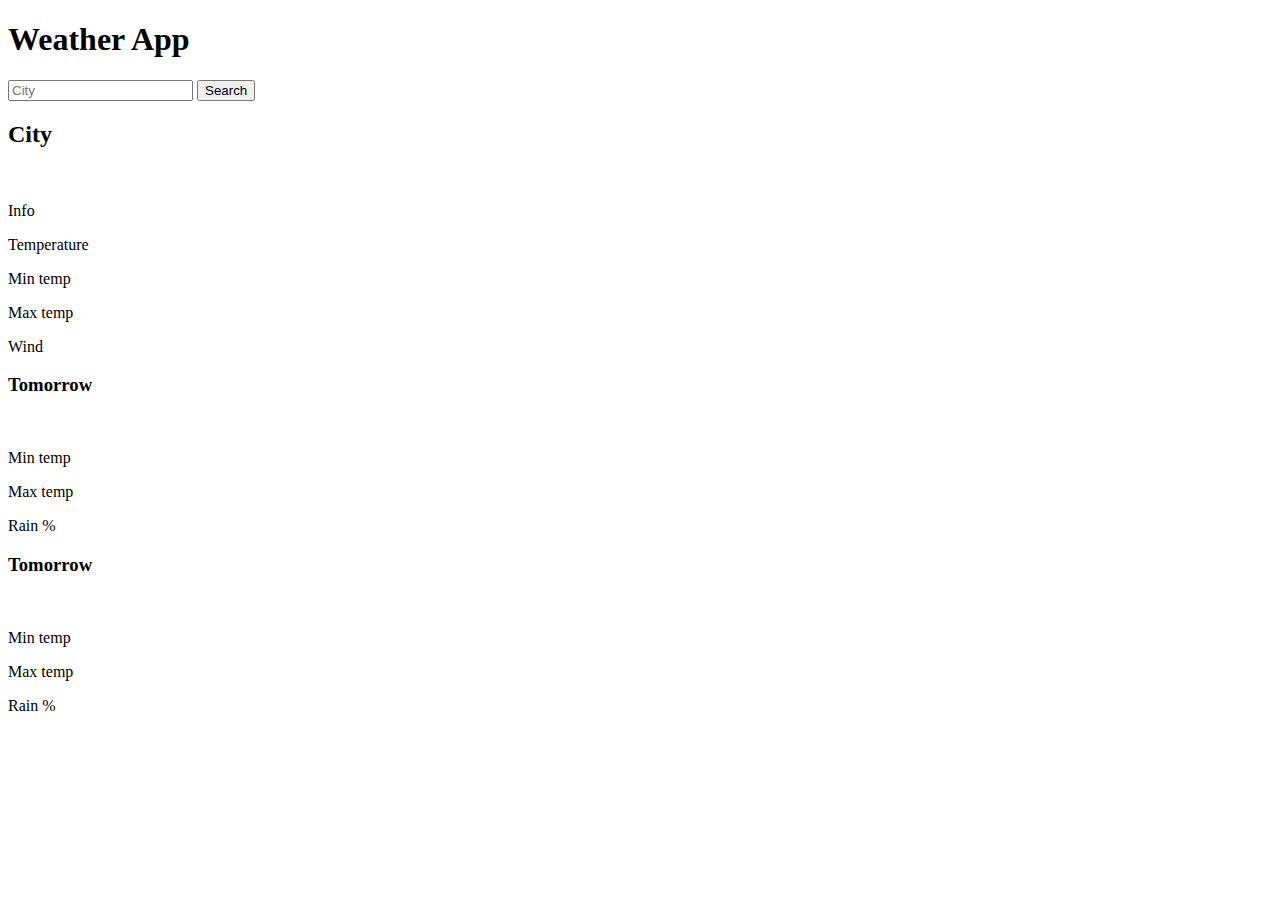
==== public/index.html @ faebfe0f "Merge pull request #41 from MikkoPasanen/windstatus" ====
<!DOCTYPE html>
<html lang="en">
    <head>
        <meta charset="UTF-8" />
        <meta name="viewport" content="width=device-width, initial-scale=1.0" />
        <link rel="stylesheet" href="styles/style.css" />
        <title>Weather App</title>
    </head>
    <body>
        <header>
            <h1>Weather App</h1>
            <input type="text" placeholder="City" id="city" />
            <button id="search" onclick="getWeather()">Search</button>
            <!--TODO: Change button text to search icon -->
        </header>
        <main>
            <div class="container">
                <div class="weather">
                    <div class="today">
                        <h2 class="city">City</h2>
                        <img src="../weatherpicture.PNG" alt="" />
                        <p class="info">Info</p>
                        <p class="temperature">Temperature</p>
                        <p class="min-temp">Min temp</p>
                        <p class="max-temp">Max temp</p>
                        <p class="wind">Wind</p>
                    </div>
                    <div class="forecast">
                        <div class="tomorrow">
                            <h3 class="date">Tomorrow</h3>
                            <img src="" alt="" />
                            <p class="min-temp">Min temp</p>
                            <p class="max-temp">Max temp</p>
                            <p class="chance-of-rain">Rain %</p>
                        </div>
                        <div class="day-after">
                            <h3 class="date">Tomorrow</h3>
                            <img src="" alt="" />
                            <p class="min-temp">Min temp</p>
                            <p class="max-temp">Max temp</p>
                            <p class="chance-of-rain">Rain %</p>
                        </div>
                    </div>
                </div>
            </div>
        </main>
        <!--Footer stores copyright information and possibly needed contanct information.-->
        <footer></footer>
        <script src="../src/weather.js"></script>
    </body>
</html>
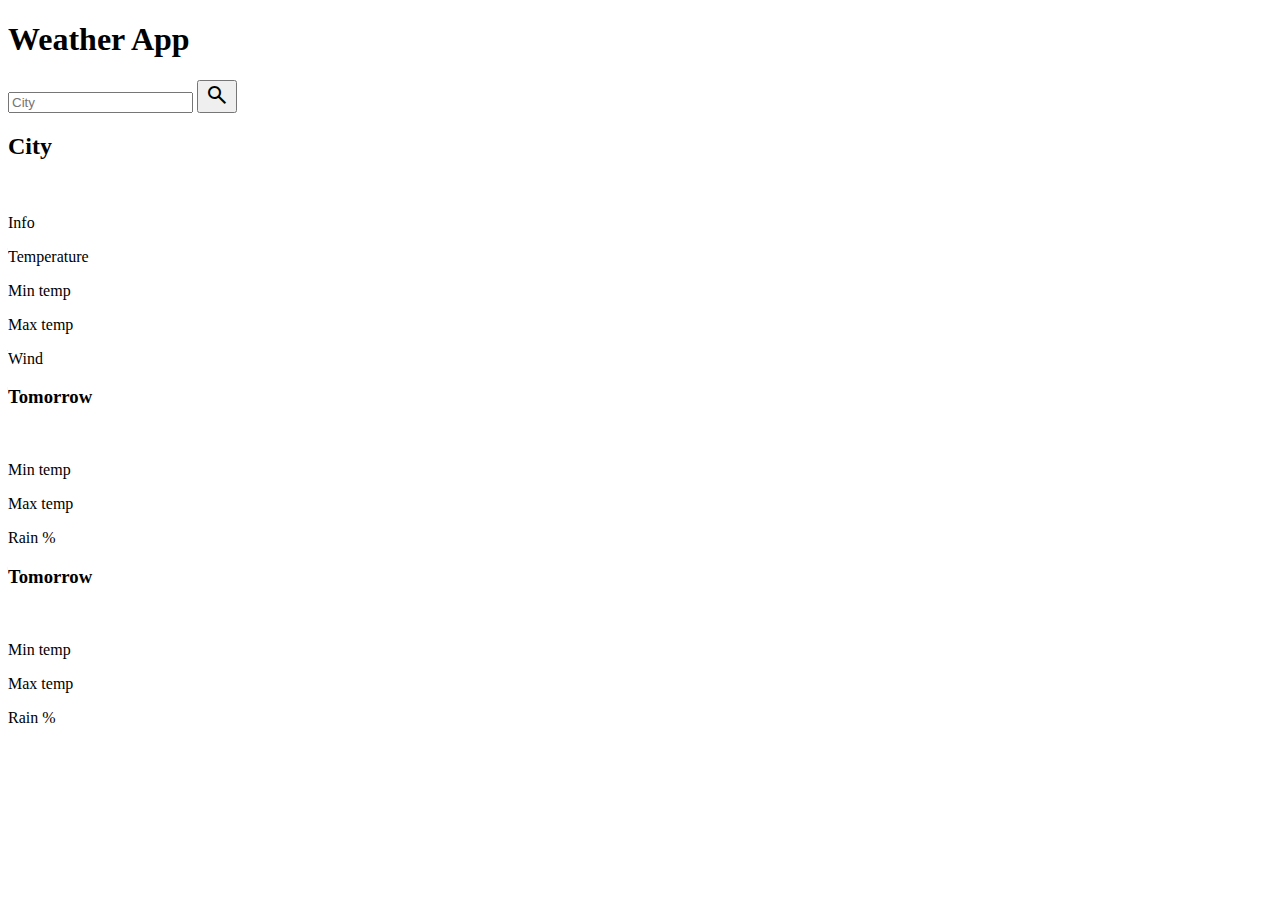
==== commit 5ffde6b8: "public/index.html: (header): Add search icon." ====
--- a/public/index.html
+++ b/public/index.html
@@ -4,14 +4,16 @@
         <meta charset="UTF-8" />
         <meta name="viewport" content="width=device-width, initial-scale=1.0" />
         <link rel="stylesheet" href="styles/style.css" />
+        <link rel="stylesheet" href="https://fonts.googleapis.com/css2?family=Material+Symbols+Outlined:opsz,wght,FILL,GRAD@20..48,100..700,0..1,-50..200" />
         <title>Weather App</title>
     </head>
     <body>
         <header>
             <h1>Weather App</h1>
             <input type="text" placeholder="City" id="city" />
-            <button id="search" onclick="getWeather()">Search</button>
-            <!--TODO: Change button text to search icon -->
+            <button id="search" onclick="getWeather()">
+                <span class="material-symbols-outlined">search</span>
+            </button>
         </header>
         <main>
             <div class="container">
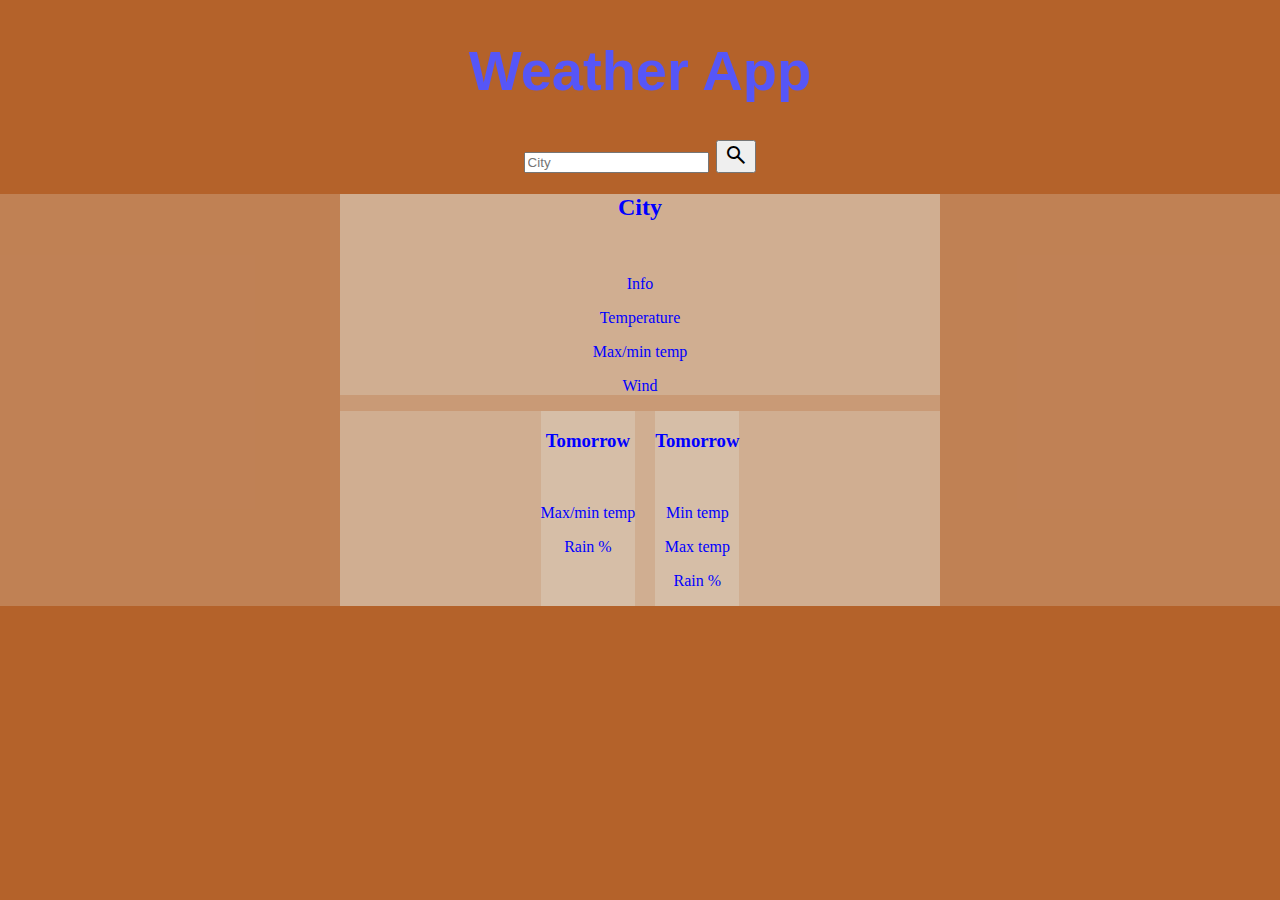
==== commit 7578e18e: "../index.html: (tomorrow): Edit min and max temp into a single p element with class max-min-temp." ====
--- a/public/index.html
+++ b/public/index.html
@@ -4,16 +4,21 @@
         <meta charset="UTF-8" />
         <meta name="viewport" content="width=device-width, initial-scale=1.0" />
         <link rel="stylesheet" href="styles/style.css" />
-        <link rel="stylesheet" href="https://fonts.googleapis.com/css2?family=Material+Symbols+Outlined:opsz,wght,FILL,GRAD@20..48,100..700,0..1,-50..200" />
+        <link
+            rel="stylesheet"
+            href="https://fonts.googleapis.com/css2?family=Material+Symbols+Outlined:opsz,wght,FILL,GRAD@20..48,100..700,0..1,-50..200"
+        />
         <title>Weather App</title>
     </head>
     <body>
         <header>
             <h1>Weather App</h1>
-            <input type="text" placeholder="City" id="city" />
-            <button id="search" onclick="getWeather()">
-                <span class="material-symbols-outlined">search</span>
-            </button>
+            <div class="search">
+                <input id="field" type="text" placeholder="City" />
+                <button id="icon" onclick="getWeather()">
+                    <span class="material-symbols-outlined">search</span>
+                </button>
+            </div>
         </header>
         <main>
             <div class="container">
@@ -23,16 +28,14 @@
                         <img src="../weatherpicture.PNG" alt="" />
                         <p class="info">Info</p>
                         <p class="temperature">Temperature</p>
-                        <p class="min-temp">Min temp</p>
-                        <p class="max-temp">Max temp</p>
+                        <p class="max-min-temp">Max/min temp</p>
                         <p class="wind">Wind</p>
                     </div>
                     <div class="forecast">
                         <div class="tomorrow">
                             <h3 class="date">Tomorrow</h3>
                             <img src="" alt="" />
-                            <p class="min-temp">Min temp</p>
-                            <p class="max-temp">Max temp</p>
+                            <p class="max-min-temp">Max/min temp</p>
                             <p class="chance-of-rain">Rain %</p>
                         </div>
                         <div class="day-after">
--- a/public/styles/style.css
+++ b/public/styles/style.css
@@ -0,0 +1,49 @@
+body {
+  margin: 0px;
+  background-color: rgb(180, 98, 42);
+  color: blue;
+  text-align: center;
+}
+
+header {
+  font-family: Helvetica, sans-serif;
+  font-size: 28px;
+  color: rgb(86, 86, 247);
+}
+header #search {
+  background-color: rgba(255, 255, 255, 0.5);
+  border: none;
+  border-radius: 2px;
+  width: 35px;
+  height: 35px;
+}
+header #search .material-symbols-outlined {
+  font-variation-settings: "FILL" 0, "wght" 300, "GRAD" 0, "opsz" 24;
+}
+header #search:hover {
+  background-color: rgba(255, 255, 255, 0.3);
+}
+
+.container {
+  background-color: rgba(240, 255, 255, 0.2);
+}
+.container .weather {
+  background-color: rgba(240, 255, 255, 0.2);
+  max-width: 600px;
+  margin: 0px auto;
+}
+.container .weather .today {
+  background-color: rgba(240, 255, 255, 0.2);
+}
+.container .weather .forecast {
+  background-color: rgba(240, 255, 255, 0.2);
+  display: flex;
+  justify-content: center;
+  gap: 20px;
+}
+.container .weather .forecast .tomorrow {
+  background-color: rgba(240, 255, 255, 0.2);
+}
+.container .weather .forecast .day-after {
+  background-color: rgba(240, 255, 255, 0.2);
+}/*# sourceMappingURL=style.css.map */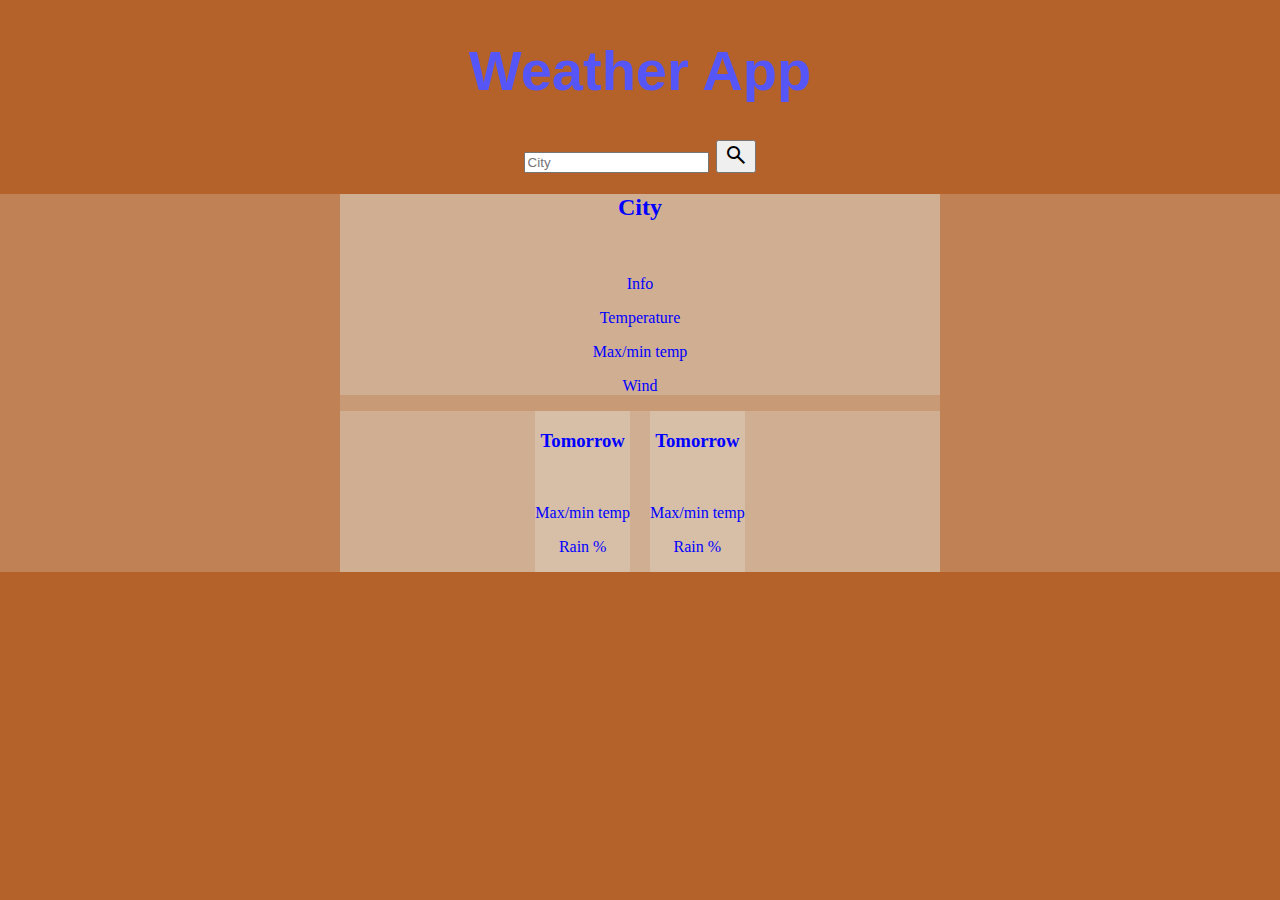
==== commit 7a077fdf: "Merge pull request #45 from jennymyllymaa/minmaxweather" ====
--- a/public/index.html
+++ b/public/index.html
@@ -41,8 +41,7 @@
                         <div class="day-after">
                             <h3 class="date">Tomorrow</h3>
                             <img src="" alt="" />
-                            <p class="min-temp">Min temp</p>
-                            <p class="max-temp">Max temp</p>
+                            <p class="max-min-temp">Max/min temp</p>
                             <p class="chance-of-rain">Rain %</p>
                         </div>
                     </div>
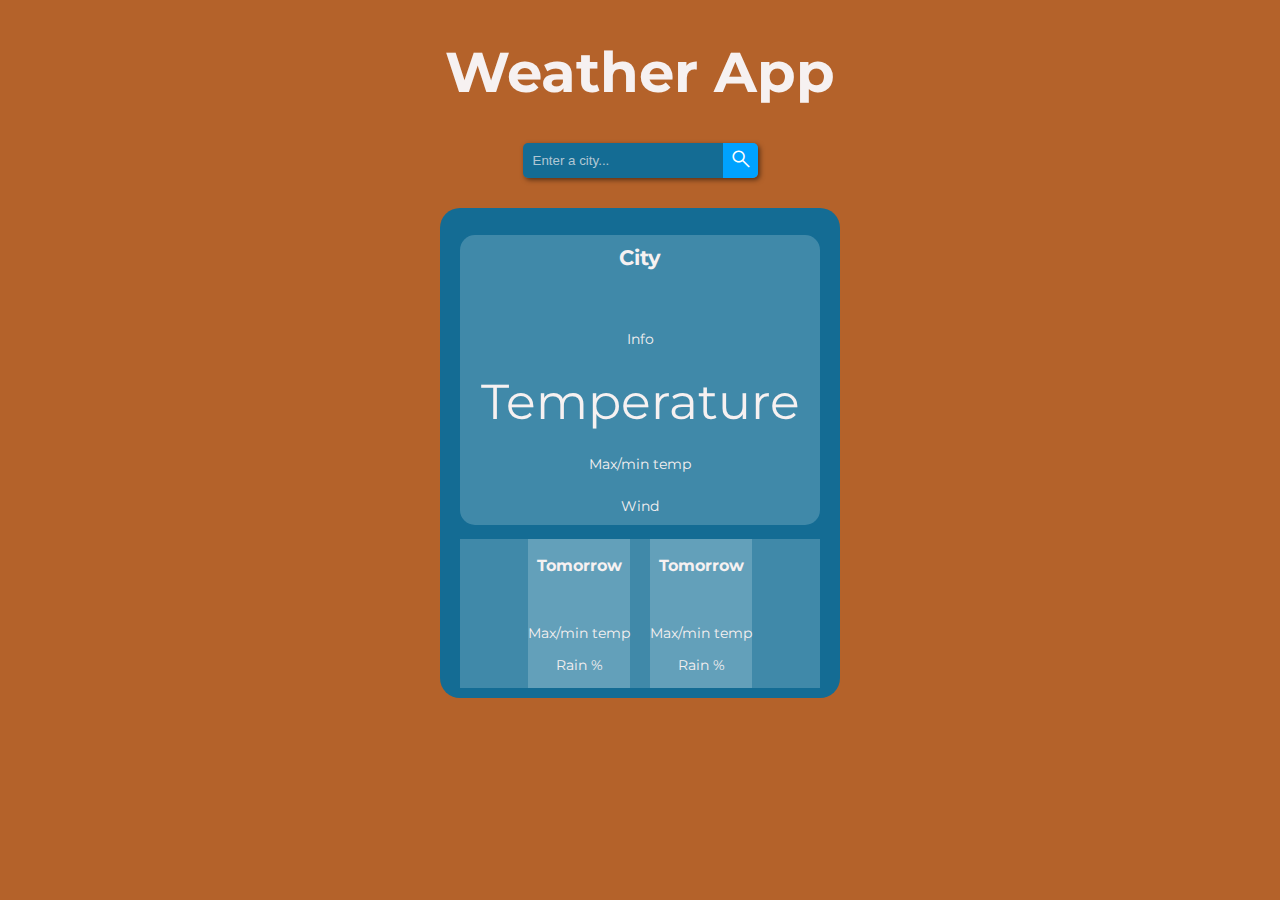
==== commit bf007b58: "Merge pull request #50 from MikkoPasanen/searchbar" ====
--- a/public/index.html
+++ b/public/index.html
@@ -14,7 +14,7 @@
         <header>
             <h1>Weather App</h1>
             <div class="search">
-                <input id="field" type="text" placeholder="City" />
+                <input id="field" type="text" placeholder="Enter a city..." />
                 <button id="icon" onclick="getWeather()">
                     <span class="material-symbols-outlined">search</span>
                 </button>
@@ -25,7 +25,7 @@
                 <div class="weather">
                     <div class="today">
                         <h2 class="city">City</h2>
-                        <img src="../weatherpicture.PNG" alt="" />
+                        <img src="" alt="" />
                         <p class="info">Info</p>
                         <p class="temperature">Temperature</p>
                         <p class="max-min-temp">Max/min temp</p>
--- a/public/styles/style.css
+++ b/public/styles/style.css
@@ -1,39 +1,89 @@
+@import url("https://fonts.googleapis.com/css2?family=Montserrat:wght@300&family=Unbounded:wght@300&display=swap");
+header {
+  font-size: 28px;
+  font-family: "Montserrat";
+  color: #f6f1f1;
+}
+
+body {
+  font-size: 14px;
+  font-family: "Montserrat";
+  color: #f6f1f1;
+}
+
+* {
+  box-sizing: border-box;
+}
+
 body {
   margin: 0px;
   background-color: rgb(180, 98, 42);
-  color: blue;
   text-align: center;
 }
 
-header {
-  font-family: Helvetica, sans-serif;
-  font-size: 28px;
-  color: rgb(86, 86, 247);
+header .search {
+  height: 35px;
+  max-width: 235px;
+  margin: 0px auto;
+  display: flex;
+  align-items: center;
+  justify-content: center;
+  box-shadow: 2px 2px 5px rgba(0, 0, 0, 0.5);
+  border-radius: 5px;
 }
-header #search {
-  background-color: rgba(255, 255, 255, 0.5);
+header .search #field {
+  width: 200px;
+  height: 100%;
   border: none;
-  border-radius: 2px;
+  border-bottom-left-radius: 5px;
+  border-top-left-radius: 5px;
+  padding-left: 10px;
+  background-color: #146c94;
+  color: #f6f1f1;
+}
+header .search #field::-moz-placeholder {
+  color: rgba(246, 241, 241, 0.7);
+}
+header .search #field::placeholder {
+  color: rgba(246, 241, 241, 0.7);
+}
+header .search #icon {
+  background-color: rgb(0, 162, 255);
+  border: none;
+  border-bottom-right-radius: 5px;
+  border-top-right-radius: 5px;
+  height: 100%;
   width: 35px;
-  height: 35px;
 }
-header #search .material-symbols-outlined {
+header .search #icon .material-symbols-outlined {
+  color: white;
   font-variation-settings: "FILL" 0, "wght" 300, "GRAD" 0, "opsz" 24;
 }
-header #search:hover {
-  background-color: rgba(255, 255, 255, 0.3);
+header .search #icon:hover {
+  background-color: rgb(0, 139, 216);
 }
 
-.container {
-  background-color: rgba(240, 255, 255, 0.2);
-}
 .container .weather {
-  background-color: rgba(240, 255, 255, 0.2);
-  max-width: 600px;
-  margin: 0px auto;
+  background-color: #146c94;
+  max-width: 400px;
+  margin: 30px auto;
+  border-radius: 20px;
+  padding: 10px 20px;
 }
 .container .weather .today {
   background-color: rgba(240, 255, 255, 0.2);
+  border-radius: 15px;
+}
+.container .weather .today h2 {
+  padding: 10px;
+}
+.container .weather .today .temperature {
+  font-size: 3.5em;
+  margin: 0px;
+  padding: 10px;
+}
+.container .weather .today .wind {
+  padding: 10px;
 }
 .container .weather .forecast {
   background-color: rgba(240, 255, 255, 0.2);
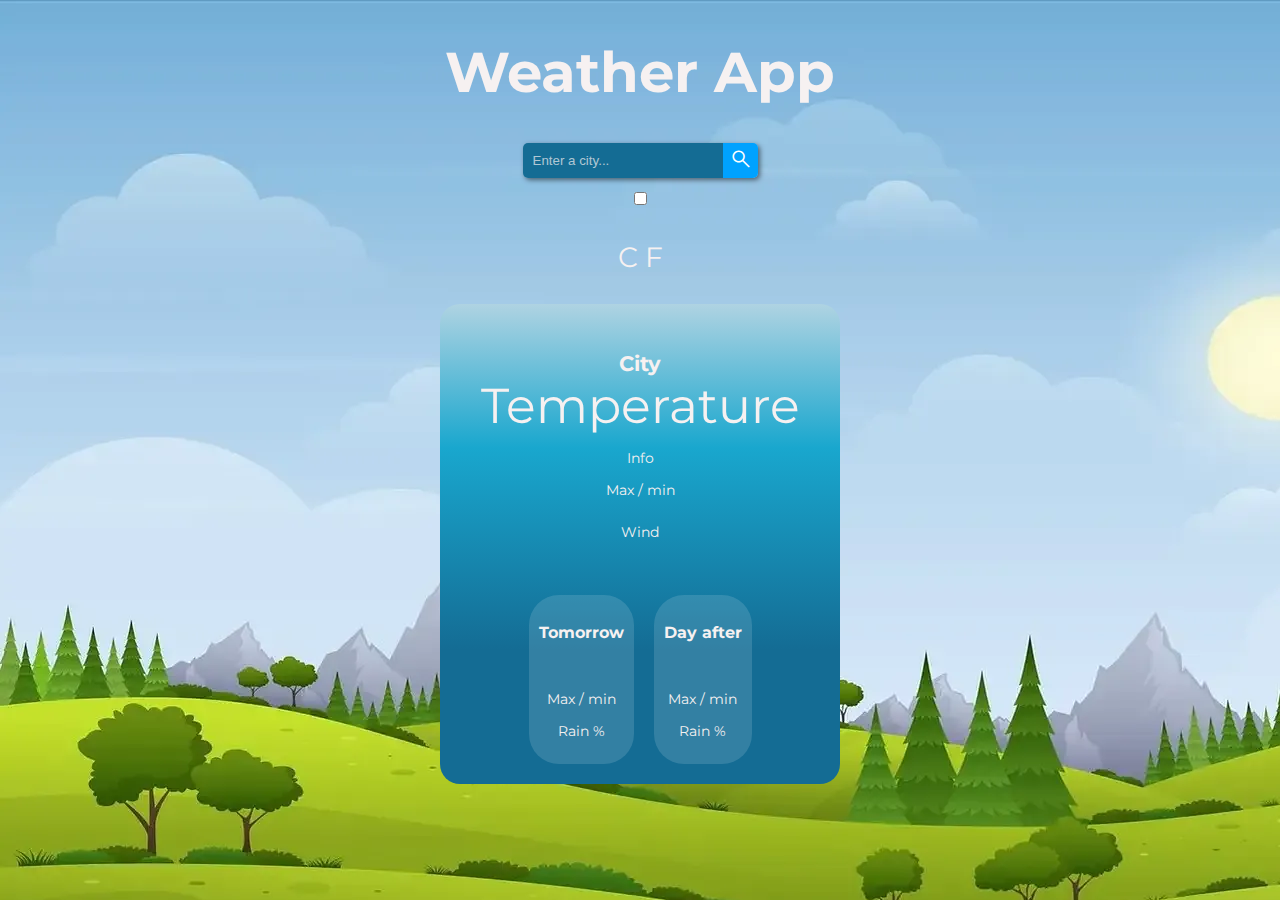
==== commit afdc5664: "public/index.html: (header): Add temperature unit toggle switch." ====
--- a/public/index.html
+++ b/public/index.html
@@ -3,6 +3,7 @@
     <head>
         <meta charset="UTF-8" />
         <meta name="viewport" content="width=device-width, initial-scale=1.0" />
+        <link rel="icon" type="image/x-icon" href="../public/pics/icon.webp" />
         <link rel="stylesheet" href="styles/style.css" />
         <link
             rel="stylesheet"
@@ -19,29 +20,38 @@
                     <span class="material-symbols-outlined">search</span>
                 </button>
             </div>
+            <div class="slider">
+                <input type="checkbox" id="switch" class="checkbox" />
+
+                <label for="switch" class="toggle">
+                    <p>C F</p>
+                </label>
+            </div>
         </header>
         <main>
             <div class="container">
                 <div class="weather">
                     <div class="today">
                         <h2 class="city">City</h2>
-                        <img src="" alt="" />
+                        <div class="main-view">
+                            <img src="" alt="" />
+                            <p class="temperature">Temperature</p>
+                        </div>
                         <p class="info">Info</p>
-                        <p class="temperature">Temperature</p>
-                        <p class="max-min-temp">Max/min temp</p>
+                        <p class="max-min-temp">Max / min</p>
                         <p class="wind">Wind</p>
                     </div>
                     <div class="forecast">
                         <div class="tomorrow">
                             <h3 class="date">Tomorrow</h3>
                             <img src="" alt="" />
-                            <p class="max-min-temp">Max/min temp</p>
+                            <p class="max-min-temp">Max / min</p>
                             <p class="chance-of-rain">Rain %</p>
                         </div>
                         <div class="day-after">
-                            <h3 class="date">Tomorrow</h3>
+                            <h3 class="date">Day after</h3>
                             <img src="" alt="" />
-                            <p class="max-min-temp">Max/min temp</p>
+                            <p class="max-min-temp">Max / min</p>
                             <p class="chance-of-rain">Rain %</p>
                         </div>
                     </div>
--- a/public/styles/style.css
+++ b/public/styles/style.css
@@ -17,7 +17,7 @@
 
 body {
   margin: 0px;
-  background-color: rgb(180, 98, 42);
+  background-image: url("../pics/daybg.webp");
   text-align: center;
 }
 
@@ -65,35 +65,40 @@
 
 .container .weather {
   background-color: #146c94;
+  background: linear-gradient(0deg, rgb(20, 108, 148) 28%, rgb(25, 167, 206) 70%, rgb(175, 211, 226) 100%);
   max-width: 400px;
   margin: 30px auto;
   border-radius: 20px;
-  padding: 10px 20px;
 }
 .container .weather .today {
-  background-color: rgba(240, 255, 255, 0.2);
   border-radius: 15px;
+  padding: 10px;
 }
 .container .weather .today h2 {
-  padding: 10px;
+  padding-top: 20px;
+  margin-bottom: 0;
 }
-.container .weather .today .temperature {
+.container .weather .today .main-view {
+  display: flex;
+  justify-content: center;
+  align-items: center;
+}
+.container .weather .today .main-view .temperature {
   font-size: 3.5em;
   margin: 0px;
-  padding: 10px;
 }
 .container .weather .today .wind {
   padding: 10px;
 }
 .container .weather .forecast {
-  background-color: rgba(240, 255, 255, 0.2);
   display: flex;
   justify-content: center;
   gap: 20px;
+  padding: 20px;
 }
-.container .weather .forecast .tomorrow {
-  background-color: rgba(240, 255, 255, 0.2);
-}
+.container .weather .forecast .tomorrow,
 .container .weather .forecast .day-after {
-  background-color: rgba(240, 255, 255, 0.2);
+  background-color: RGBA(175, 211, 226, 0.2);
+  border-radius: 30px;
+  padding: 10px;
 }/*# sourceMappingURL=style.css.map */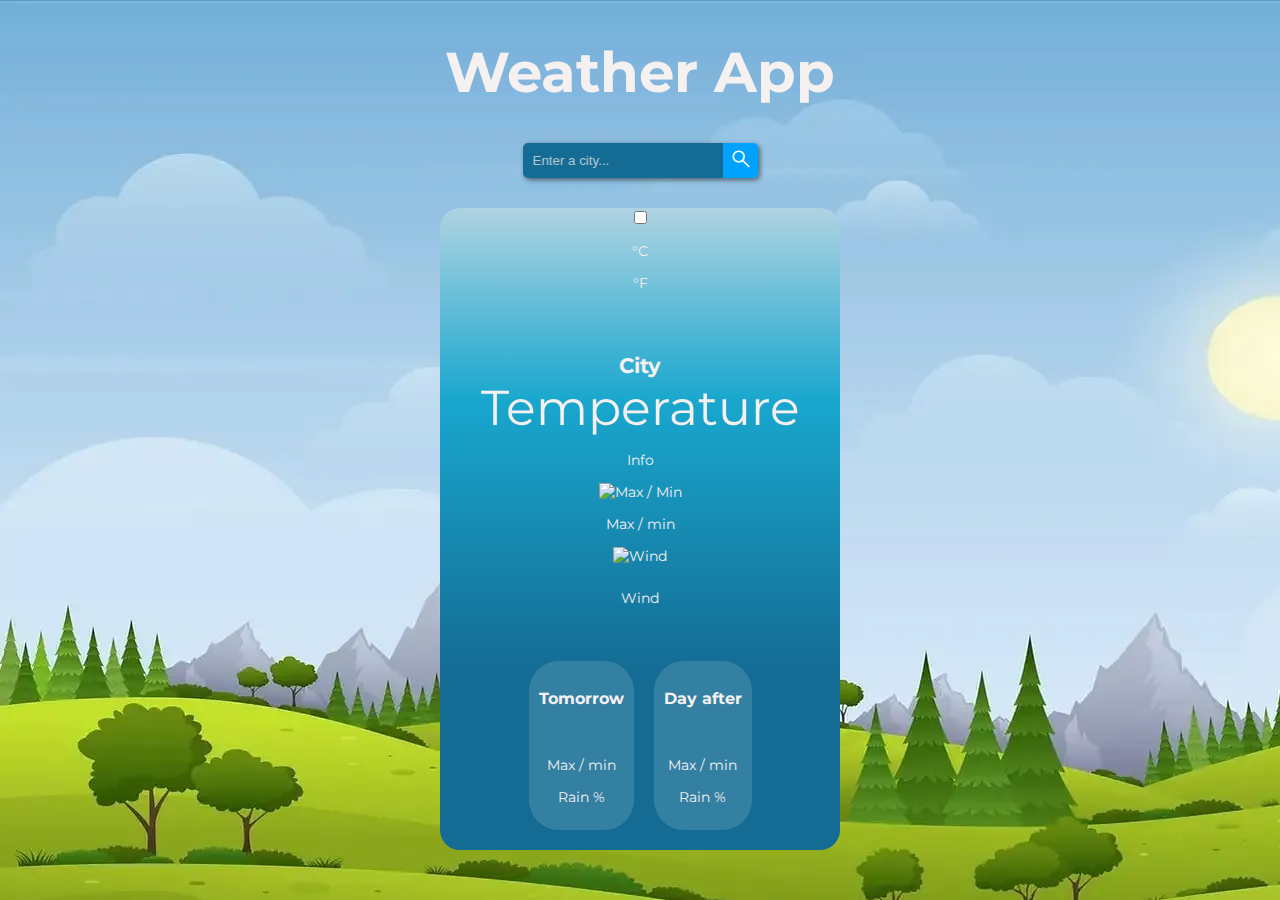
==== commit c136cc57: "public/index.html: (div .slider): Edit onclick functioncall name to be correct" ====
--- a/public/index.html
+++ b/public/index.html
@@ -20,17 +20,21 @@
                     <span class="material-symbols-outlined">search</span>
                 </button>
             </div>
-            <div class="slider">
-                <input type="checkbox" id="switch" class="checkbox" />
-
-                <label for="switch" class="toggle">
-                    <p>C F</p>
-                </label>
-            </div>
         </header>
         <main>
             <div class="container">
                 <div class="weather">
+                    <div class="slider">
+                        <input type="checkbox" id="switch" class="checkbox" />
+                        <label
+                            for="switch"
+                            class="toggle"
+                            onclick="toggleUnits()"
+                        >
+                            <p id="celsius">°C</p>
+                            <p id="Fahrenheit">°F</p>
+                        </label>
+                    </div>
                     <div class="today">
                         <h2 class="city">City</h2>
                         <div class="main-view">
@@ -38,8 +42,19 @@
                             <p class="temperature">Temperature</p>
                         </div>
                         <p class="info">Info</p>
-                        <p class="max-min-temp">Max / min</p>
-                        <p class="wind">Wind</p>
+                        <div class="secondary">
+                            <div class="information-box">
+                                <img
+                                    src="./pics/thermometer_weather_icon.png"
+                                    alt="Max / Min"
+                                />
+                                <p class="max-min-temp">Max / min</p>
+                            </div>
+                            <div class="information-box">
+                                <img src="./pics/wind_icon.png" alt="Wind" />
+                                <p class="wind">Wind</p>
+                            </div>
+                        </div>
                     </div>
                     <div class="forecast">
                         <div class="tomorrow">
--- a/public/styles/style.css
+++ b/public/styles/style.css
@@ -62,6 +62,46 @@
 header .search #icon:hover {
   background-color: rgb(0, 139, 216);
 }
+header .slider {
+  margin: 15px;
+}
+header .slider .toggle {
+  position: relative;
+  display: inline-block;
+  width: 100px;
+  height: 50px;
+  background-color: #f6f1f1;
+  border-radius: 30px;
+  border: 2px solid #19a7ce;
+}
+header .slider .toggle:after {
+  content: "";
+  position: absolute;
+  width: 47px;
+  height: 47px;
+  border-radius: 50%;
+  background-color: #19a7ce;
+  left: 1px;
+  transition: all 0.5s;
+}
+header .slider .checkbox:checked + .toggle::after {
+  left: 49px;
+}
+header .slider .checkbox {
+  display: none;
+}
+header .slider p {
+  font-size: 14px;
+  color: #146c94;
+  margin: 15px;
+  display: inline;
+}
+header .slider #celsius {
+  float: left;
+}
+header .slider #Fahrenheit {
+  float: right;
+}
 
 .container .weather {
   background-color: #146c94;
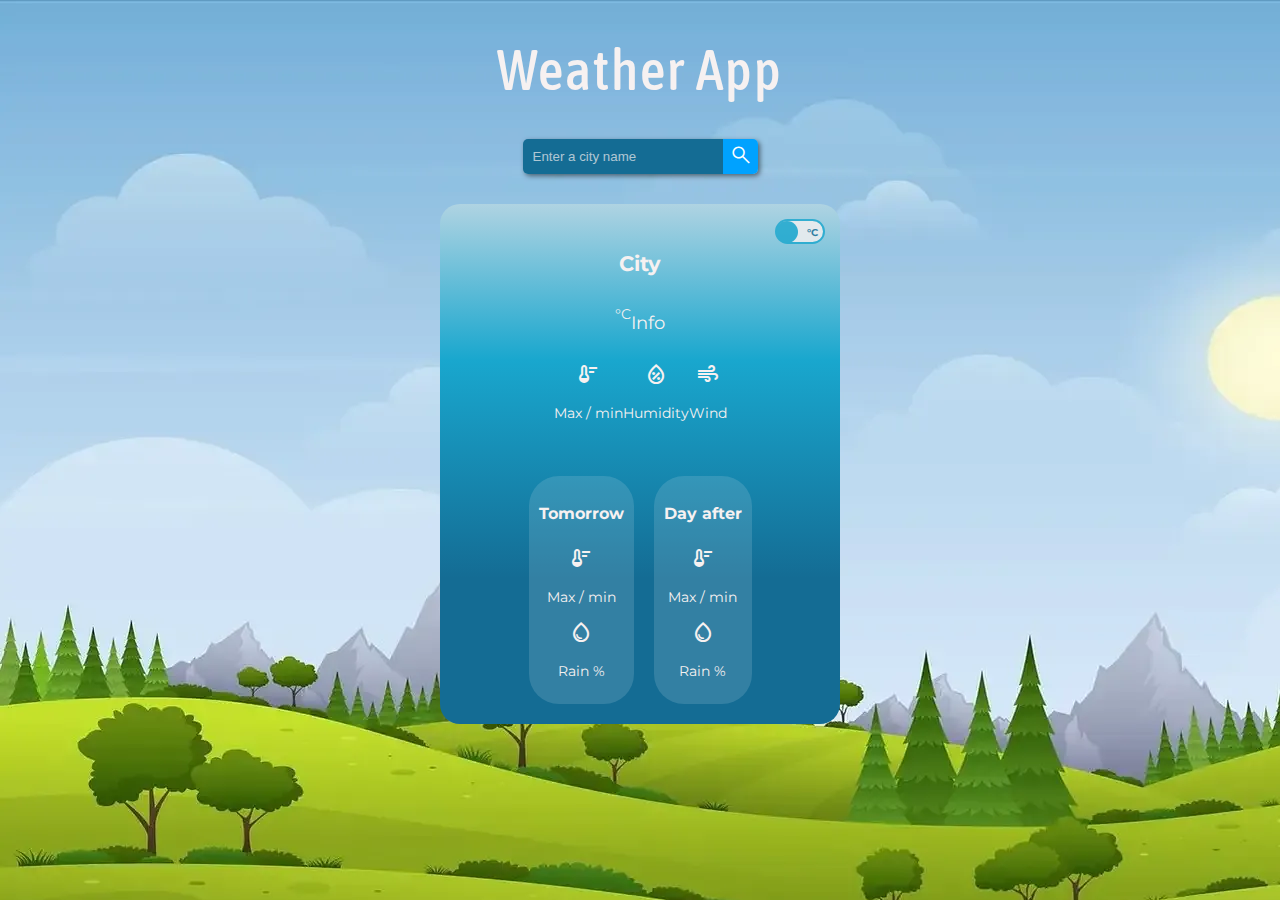
==== commit a0337b03: "../index.html: (divs .today .tomorrow .dayafter): Edit icon container names to be distinguishable fr" ====
--- a/public/index.html
+++ b/public/index.html
@@ -15,7 +15,7 @@
         <header>
             <h1>Weather App</h1>
             <div class="search">
-                <input id="field" type="text" placeholder="Enter a city..." />
+                <input id="field" type="text" placeholder="Enter a city name" />
                 <button id="icon" onclick="getWeather()">
                     <span class="material-symbols-outlined">search</span>
                 </button>
@@ -31,27 +31,40 @@
                             class="toggle"
                             onclick="toggleUnits()"
                         >
+                            <p id="Fahrenheit">°F</p>
                             <p id="celsius">°C</p>
-                            <p id="Fahrenheit">°F</p>
                         </label>
                     </div>
                     <div class="today">
                         <h2 class="city">City</h2>
                         <div class="main-view">
-                            <img src="" alt="" />
-                            <p class="temperature">Temperature</p>
+                            <div class="tempUnit">
+                                <p class="temperature"></p>
+                                <p class="units">°C</p>
+                            </div>
+
+                            <div class="info-box">
+                                <img src="" alt="" />
+                                <p class="info">Info</p>
+                            </div>
                         </div>
-                        <p class="info">Info</p>
                         <div class="secondary">
-                            <div class="information-box">
-                                <img
-                                    src="./pics/thermometer_weather_icon.png"
-                                    alt="Max / Min"
-                                />
+                            <div class="today-information-box">
+                                <span class="material-symbols-outlined"
+                                    >thermostat</span
+                                >
                                 <p class="max-min-temp">Max / min</p>
                             </div>
-                            <div class="information-box">
-                                <img src="./pics/wind_icon.png" alt="Wind" />
+                            <div class="today-information-box">
+                                <span class="material-symbols-outlined">
+                                    humidity_percentage
+                                </span>
+                                <p class="humidity">Humidity</p>
+                            </div>
+                            <div class="today-information-box">
+                                <span class="material-symbols-outlined"
+                                    >air</span
+                                >
                                 <p class="wind">Wind</p>
                             </div>
                         </div>
@@ -60,14 +73,34 @@
                         <div class="tomorrow">
                             <h3 class="date">Tomorrow</h3>
                             <img src="" alt="" />
-                            <p class="max-min-temp">Max / min</p>
-                            <p class="chance-of-rain">Rain %</p>
+                            <div class="forecast-information-box">
+                                <span class="material-symbols-outlined"
+                                    >thermostat</span
+                                >
+                                <p class="max-min-temp">Max / min</p>
+                            </div>
+                            <div class="forecast-information-box">
+                                <span class="material-symbols-outlined"
+                                    >water_drop</span
+                                >
+                                <p class="chance-of-rain">Rain %</p>
+                            </div>
                         </div>
                         <div class="day-after">
                             <h3 class="date">Day after</h3>
                             <img src="" alt="" />
-                            <p class="max-min-temp">Max / min</p>
-                            <p class="chance-of-rain">Rain %</p>
+                            <div class="forecast-information-box">
+                                <span class="material-symbols-outlined"
+                                    >thermostat</span
+                                >
+                                <p class="max-min-temp">Max / min</p>
+                            </div>
+                            <div class="forecast-information-box">
+                                <span class="material-symbols-outlined"
+                                    >water_drop</span
+                                >
+                                <p class="chance-of-rain">Rain %</p>
+                            </div>
                         </div>
                     </div>
                 </div>
--- a/public/styles/style.css
+++ b/public/styles/style.css
@@ -1,8 +1,14 @@
-@import url("https://fonts.googleapis.com/css2?family=Montserrat:wght@300&family=Unbounded:wght@300&display=swap");
+@import url("https://fonts.googleapis.com/css2?family=Montserrat:wght@300;700");
+@import url("https://fonts.googleapis.com/css2?family=Asap+Condensed:wght@200;500");
 header {
   font-size: 28px;
   font-family: "Montserrat";
   color: #f6f1f1;
+}
+header h1 {
+  font-family: "Asap Condensed";
+  font-weight: 500;
+  letter-spacing: 2px;
 }
 
 body {
@@ -62,53 +68,59 @@
 header .search #icon:hover {
   background-color: rgb(0, 139, 216);
 }
-header .slider {
-  margin: 15px;
-}
-header .slider .toggle {
-  position: relative;
-  display: inline-block;
-  width: 100px;
-  height: 50px;
-  background-color: #f6f1f1;
-  border-radius: 30px;
-  border: 2px solid #19a7ce;
-}
-header .slider .toggle:after {
-  content: "";
-  position: absolute;
-  width: 47px;
-  height: 47px;
-  border-radius: 50%;
-  background-color: #19a7ce;
-  left: 1px;
-  transition: all 0.5s;
-}
-header .slider .checkbox:checked + .toggle::after {
-  left: 49px;
-}
-header .slider .checkbox {
-  display: none;
-}
-header .slider p {
-  font-size: 14px;
-  color: #146c94;
-  margin: 15px;
-  display: inline;
-}
-header .slider #celsius {
-  float: left;
-}
-header .slider #Fahrenheit {
-  float: right;
-}
 
 .container .weather {
+  position: relative;
   background-color: #146c94;
   background: linear-gradient(0deg, rgb(20, 108, 148) 28%, rgb(25, 167, 206) 70%, rgb(175, 211, 226) 100%);
   max-width: 400px;
   margin: 30px auto;
   border-radius: 20px;
+}
+.container .weather .slider {
+  position: absolute;
+  top: 10px;
+  right: 10px;
+  margin: 5px;
+}
+.container .weather .slider .toggle {
+  position: relative;
+  display: inline-block;
+  width: 50px;
+  height: 25px;
+  background-color: #f6f1f1;
+  border-radius: 30px;
+  border: 2px solid #19a7ce;
+  opacity: 0.8;
+}
+.container .weather .slider .toggle:after {
+  content: "";
+  position: absolute;
+  width: 22px;
+  height: 22px;
+  border-radius: 50%;
+  background-color: #19a7ce;
+  left: -1px;
+  transition: all 0.5s;
+}
+.container .weather .slider .checkbox:checked + .toggle::after {
+  left: 25px;
+}
+.container .weather .slider .checkbox {
+  display: none;
+}
+.container .weather .slider p {
+  font-size: 10px;
+  font-weight: 700;
+  color: #146c94;
+  margin: 5px 5px;
+  display: inline;
+}
+.container .weather .slider #celsius {
+  float: right;
+}
+.container .weather .slider #Fahrenheit {
+  float: left;
 }
 .container .weather .today {
   border-radius: 15px;
@@ -127,8 +139,25 @@
   font-size: 3.5em;
   margin: 0px;
 }
-.container .weather .today .wind {
-  padding: 10px;
+.container .weather .today .info {
+  font-size: 18px;
+}
+.container .weather .today .secondary {
+  display: flex;
+  justify-content: center;
+  margin: 5px;
+  padding: 5px;
+}
+.container .weather .today .secondary .information-box {
+  display: flex;
+  flex-direction: column;
+  align-items: center;
+  padding: 5px;
+  max-width: 120px;
+}
+.container .weather .today .secondary .information-box img {
+  max-width: 30%;
+  height: auto;
 }
 .container .weather .forecast {
   display: flex;
@@ -141,4 +170,21 @@
   background-color: RGBA(175, 211, 226, 0.2);
   border-radius: 30px;
   padding: 10px;
+}
+.container .weather .forecast .tomorrow h3,
+.container .weather .forecast .day-after h3 {
+  margin-bottom: 5px;
+}
+.container .weather .forecast .tomorrow .information-box,
+.container .weather .forecast .day-after .information-box {
+  display: flex;
+  align-items: center;
+  padding: 5px;
+  gap: 10px;
+  justify-content: center;
+}
+.container .weather .forecast .tomorrow .information-box img,
+.container .weather .forecast .day-after .information-box img {
+  max-width: 20%;
+  height: auto;
 }/*# sourceMappingURL=style.css.map */